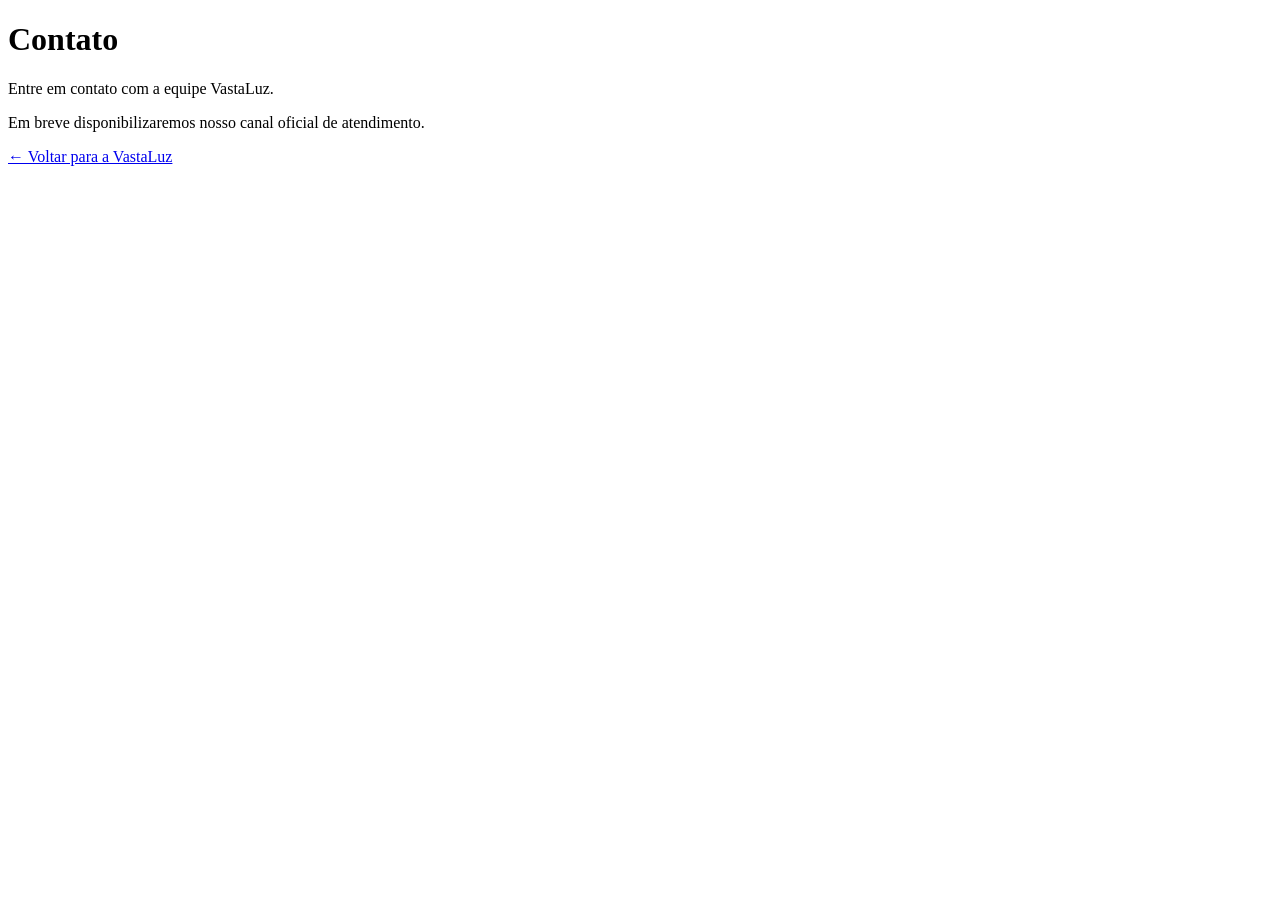
==== contato/index.html @ 7a81c4a8 "Create index.html" ====
<!DOCTYPE html>
<html lang="pt-BR">
<head>
    <meta charset="UTF-8">
    <meta name="viewport" content="width=device-width, initial-scale=1.0">

    <title>Contato | VastaLuz</title>
</head>

<body>

    <h1>Contato</h1>

    <p>
        Entre em contato com a equipe VastaLuz.
    </p>

    <p>
        Em breve disponibilizaremos nosso canal oficial
        de atendimento.
    </p>

    <a href="/">← Voltar para a VastaLuz</a>

</body>
</html>
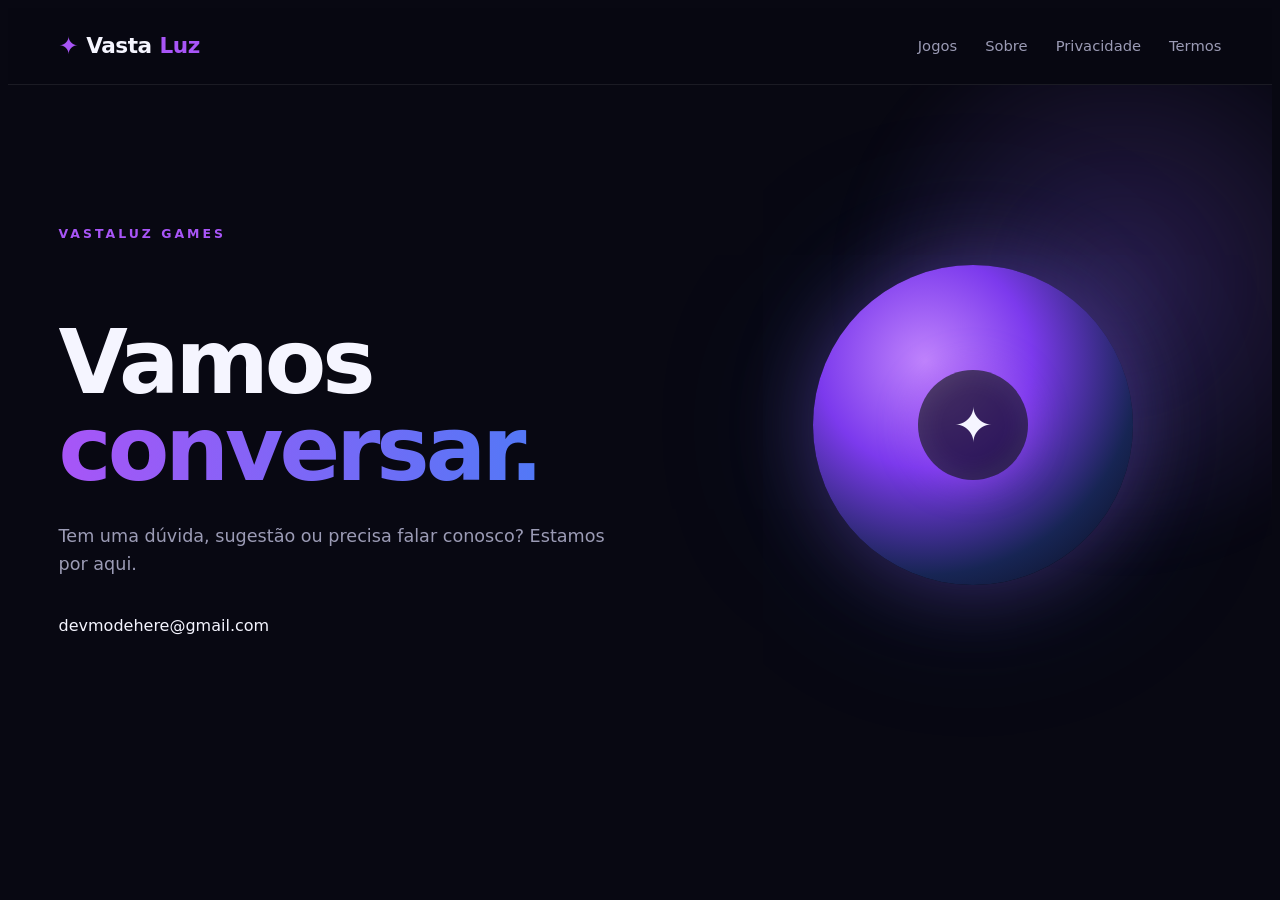
==== commit 6ca439fd: "Update index.html" ====
--- a/contato/index.html
+++ b/contato/index.html
@@ -1,26 +1,64 @@
-<!DOCTYPE html>
-<html lang="pt-BR">
-<head>
-    <meta charset="UTF-8">
-    <meta name="viewport" content="width=device-width, initial-scale=1.0">
+<!DOCTYPE html> <html lang="pt-BR"> <head> <meta charset="UTF-8"> <meta name="viewport" content="width=device-width, initial-scale=1.0">
+<meta name="description"
+    content="VastaLuz Games — entre em contato com nossa equipe para dúvidas, sugestões, suporte e assuntos relacionados aos nossos jogos.">
 
-    <title>Contato | VastaLuz</title>
-</head>
+<meta name="theme-color" content="#080812">
 
-<body>
+<title>Contato — VastaLuz Games</title>
 
-    <h1>Contato</h1>
+<link rel="stylesheet" href="../css/style.css">
 
-    <p>
-        Entre em contato com a equipe VastaLuz.
-    </p>
+</head> <body> <header class="header"> <div class="container nav">
+    <a href="../" class="logo">
+        <span class="logo-icon">✦</span>
+        Vasta<span>Luz</span>
+    </a>
 
-    <p>
-        Em breve disponibilizaremos nosso canal oficial
-        de atendimento.
-    </p>
+    <nav>
+        <a href="../#jogos">Jogos</a>
+        <a href="../#sobre">Sobre</a>
+        <a href="/privacidade/">Privacidade</a>
+        <a href="/termos/">Termos</a>
+    </nav>
 
-    <a href="/">← Voltar para a VastaLuz</a>
+</div>
 
-</body>
-</html>
+</header> <main>
+<!-- HERO -->
+<section class="hero">
+
+    <div class="hero-glow"></div>
+
+    <div class="container hero-content">
+
+        <div class="hero-text">
+
+            <p class="eyebrow">VASTALUZ GAMES</p>
+
+            <h1>
+                Vamos
+                <span>conversar.</span>
+            </h1>
+
+            <p class="hero-description">
+                Tem uma dúvida, sugestão ou precisa falar
+                conosco? Estamos por aqui.
+            </p>
+            <a href="mailto:devmodehere@gmail.com" class="hero-email"> devmodehere@gmail.com </a>
+
+        </div>
+
+        <div class="hero-visual">
+
+            <div class="game-orb">
+                <div class="orb-core">✦</div>
+            </div>
+
+        </div>
+
+    </div>
+
+</section>
+
+
+<!-- CONTATO
--- a/css/style.css
+++ b/css/style.css
@@ -0,0 +1,647 @@
+:root {
+--bg: #080812;
+--bg-secondary: #0d0d1c;
+--card: #111124;
+
+--purple: #8b5cf6;
+--purple-bright: #a855f7;
+--blue: #3b82f6;
+--pink: #ec4899;
+
+--text: #f5f5ff;
+--muted: #9b9bb5;
+
+--border: rgba(255, 255, 255, 0.08);
+
+--container: 1180px;
+
+
+}
+
+{
+margin: 0;
+padding: 0;
+box-sizing: border-box;
+}
+
+html {
+scroll-behavior: smooth;
+}
+
+body {
+background: var(--bg);
+color: var(--text);
+
+font-family:
+    Inter,
+    system-ui,
+    -apple-system,
+    BlinkMacSystemFont,
+    "Segoe UI",
+    sans-serif;
+
+line-height: 1.6;
+
+
+}
+
+a {
+color: inherit;
+text-decoration: none;
+}
+
+.container {
+width: min(92%, var(--container));
+margin: 0 auto;
+}
+
+/* HEADER */
+
+.header {
+position: sticky;
+top: 0;
+z-index: 100;
+
+background: rgba(8, 8, 18, 0.8);
+backdrop-filter: blur(18px);
+
+border-bottom: 1px solid var(--border);
+
+
+}
+
+.nav {
+height: 76px;
+
+display: flex;
+align-items: center;
+justify-content: space-between;
+
+
+}
+
+.logo {
+display: flex;
+align-items: center;
+gap: 8px;
+
+font-size: 1.35rem;
+font-weight: 800;
+letter-spacing: -0.5px;
+
+
+}
+
+.logo span:last-child {
+color: var(--purple-bright);
+}
+
+.logo-icon {
+color: var(--purple-bright);
+font-size: 1.5rem;
+}
+
+nav {
+display: flex;
+gap: 28px;
+}
+
+nav a {
+color: var(--muted);
+font-size: 0.92rem;
+
+transition: color 0.2s ease;
+
+
+}
+
+nav a:hover {
+color: white;
+}
+
+/* HERO */
+
+.hero {
+position: relative;
+min-height: 680px;
+
+display: flex;
+align-items: center;
+
+overflow: hidden;
+
+
+}
+
+.hero-glow {
+position: absolute;
+
+width: 600px;
+height: 600px;
+
+right: -150px;
+top: -100px;
+
+background:
+    radial-gradient(
+        circle,
+        rgba(139, 92, 246, 0.25),
+        transparent 65%
+    );
+
+filter: blur(20px);
+
+
+}
+
+.hero-content {
+position: relative;
+z-index: 2;
+
+display: grid;
+grid-template-columns: 1.1fr 0.9fr;
+
+align-items: center;
+
+gap: 60px;
+
+
+}
+
+.eyebrow {
+color: var(--purple-bright);
+
+font-size: 0.78rem;
+font-weight: 800;
+
+letter-spacing: 3px;
+
+margin-bottom: 14px;
+
+
+}
+
+.hero h1 {
+max-width: 700px;
+
+font-size: clamp(3rem, 7vw, 5.8rem);
+
+line-height: 0.98;
+letter-spacing: -4px;
+
+margin-bottom: 28px;
+
+
+}
+
+.hero h1 span {
+display: block;
+
+background:
+    linear-gradient(
+        90deg,
+        var(--purple-bright),
+        var(--blue)
+    );
+
+-webkit-background-clip: text;
+background-clip: text;
+
+color: transparent;
+
+
+}
+
+.hero-description {
+max-width: 570px;
+
+color: var(--muted);
+
+font-size: 1.1rem;
+
+margin-bottom: 34px;
+
+
+}
+
+.hero-buttons {
+display: flex;
+gap: 14px;
+
+flex-wrap: wrap;
+
+
+}
+
+.btn {
+padding: 14px 22px;
+
+border-radius: 10px;
+
+font-weight: 700;
+
+transition:
+    transform 0.2s ease,
+    box-shadow 0.2s ease;
+
+
+}
+
+.btn:hover {
+transform: translateY(-2px);
+}
+
+.btn-primary {
+background:
+linear-gradient(
+135deg,
+var(--purple),
+var(--blue)
+);
+
+box-shadow:
+    0 10px 40px rgba(139, 92, 246, 0.25);
+
+
+}
+
+.btn-secondary {
+border: 1px solid var(--border);
+
+background: rgba(255, 255, 255, 0.03);
+
+
+}
+
+/* HERO VISUAL */
+
+.hero-visual {
+display: flex;
+justify-content: center;
+}
+
+.game-orb {
+width: 320px;
+height: 320px;
+
+border-radius: 50%;
+
+display: grid;
+place-items: center;
+
+background:
+    radial-gradient(
+        circle at 35% 30%,
+        #c084fc,
+        #7c3aed 35%,
+        #172554 70%,
+        #080812 100%
+    );
+
+box-shadow:
+    0 0 80px rgba(139, 92, 246, 0.35),
+    0 0 180px rgba(59, 130, 246, 0.15);
+
+animation: float 5s ease-in-out infinite;
+
+
+}
+
+.orb-core {
+width: 110px;
+height: 110px;
+
+border-radius: 50%;
+
+display: grid;
+place-items: center;
+
+font-size: 3rem;
+
+background: rgba(8, 8, 18, 0.65);
+
+box-shadow:
+    inset 0 0 30px rgba(255, 255, 255, 0.1),
+    0 0 40px rgba(168, 85, 247, 0.4);
+
+
+}
+
+@keyframes float {
+
+0%,
+100% {
+    transform: translateY(0);
+}
+
+50% {
+    transform: translateY(-18px);
+}
+
+
+}
+
+/* SECTIONS */
+
+.section {
+padding: 110px 0;
+}
+
+.section-heading {
+margin-bottom: 50px;
+}
+
+.section-heading h2,
+.about h2 {
+font-size: clamp(2.2rem, 5vw, 3.5rem);
+
+line-height: 1.05;
+letter-spacing: -2px;
+
+margin-bottom: 14px;
+
+
+}
+
+.section-heading > p:last-child {
+color: var(--muted);
+}
+
+/* GAMES */
+
+.games {
+background: var(--bg-secondary);
+}
+
+.games-grid {
+display: grid;
+
+grid-template-columns:
+    repeat(3, 1fr);
+
+gap: 24px;
+
+
+}
+
+.game-card {
+overflow: hidden;
+
+border:
+    1px solid var(--border);
+
+border-radius: 18px;
+
+background: var(--card);
+
+transition:
+    transform 0.25s ease,
+    border-color 0.25s ease;
+
+
+}
+
+.game-card:hover {
+transform: translateY(-7px);
+
+border-color:
+    rgba(168, 85, 247, 0.4);
+
+
+}
+
+.game-image {
+height: 220px;
+
+display: grid;
+place-items: center;
+
+font-size: 4rem;
+
+
+}
+
+.game-purple {
+background:
+radial-gradient(
+circle at 50% 40%,
+#9333ea,
+#312e81 50%,
+#111124 100%
+);
+}
+
+.game-blue {
+background:
+radial-gradient(
+circle at 50% 40%,
+#2563eb,
+#172554 50%,
+#111124 100%
+);
+}
+
+.game-pink {
+background:
+radial-gradient(
+circle at 50% 40%,
+#db2777,
+#581c87 50%,
+#111124 100%
+);
+}
+
+.game-info {
+padding: 24px;
+}
+
+.game-category {
+color: var(--purple-bright);
+
+font-size: 0.7rem;
+font-weight: 800;
+
+letter-spacing: 2px;
+
+
+}
+
+.game-info h3 {
+margin: 8px 0;
+
+font-size: 1.35rem;
+
+
+}
+
+.game-info p {
+color: var(--muted);
+
+margin-bottom: 18px;
+
+
+}
+
+.game-link {
+color: #c4b5fd;
+
+font-weight: 700;
+
+
+}
+
+/* ABOUT */
+
+.about {
+background: var(--bg);
+}
+
+.about-content {
+display: grid;
+
+grid-template-columns:
+    1fr 1fr;
+
+gap: 80px;
+
+
+}
+
+.about-content p:not(.eyebrow) {
+color: var(--muted);
+
+margin-bottom: 18px;
+
+font-size: 1.05rem;
+
+
+}
+
+/* FOOTER */
+
+.footer {
+border-top:
+1px solid var(--border);
+
+background: #06060e;
+
+padding-top: 55px;
+
+
+}
+
+.footer-content {
+display: flex;
+
+justify-content: space-between;
+
+gap: 40px;
+
+
+}
+
+.footer-content p {
+color: var(--muted);
+
+margin-top: 10px;
+
+
+}
+
+.footer-links {
+display: flex;
+
+flex-direction: column;
+
+gap: 10px;
+
+
+}
+
+.footer-links a {
+color: var(--muted);
+
+font-size: 0.9rem;
+
+
+}
+
+.footer-links a:hover {
+color: white;
+}
+
+.copyright {
+color: #66667a;
+
+border-top:
+    1px solid var(--border);
+
+margin-top: 45px;
+
+padding: 22px 0;
+
+font-size: 0.8rem;
+
+
+}
+
+/* MOBILE */
+
+@media (max-width: 800px) {
+
+.nav {
+    height: auto;
+
+    padding: 20px 0;
+
+    align-items: flex-start;
+}
+
+
+nav {
+    display: none;
+}
+
+
+.hero {
+    min-height: auto;
+
+    padding: 90px 0;
+}
+
+
+.hero-content {
+    grid-template-columns: 1fr;
+}
+
+
+.hero h1 {
+    font-size: clamp(3rem, 15vw, 4.5rem);
+
+    letter-spacing: -3px;
+}
+
+
+.hero-visual {
+    display: none;
+}
+
+
+.games-grid {
+    grid-template-columns: 1fr;
+}
+
+
+.about-content {
+    grid-template-columns: 1fr;
+
+    gap: 30px;
+}
+
+
+.footer-content {
+    flex-direction: column;
+}
+
+
+}
